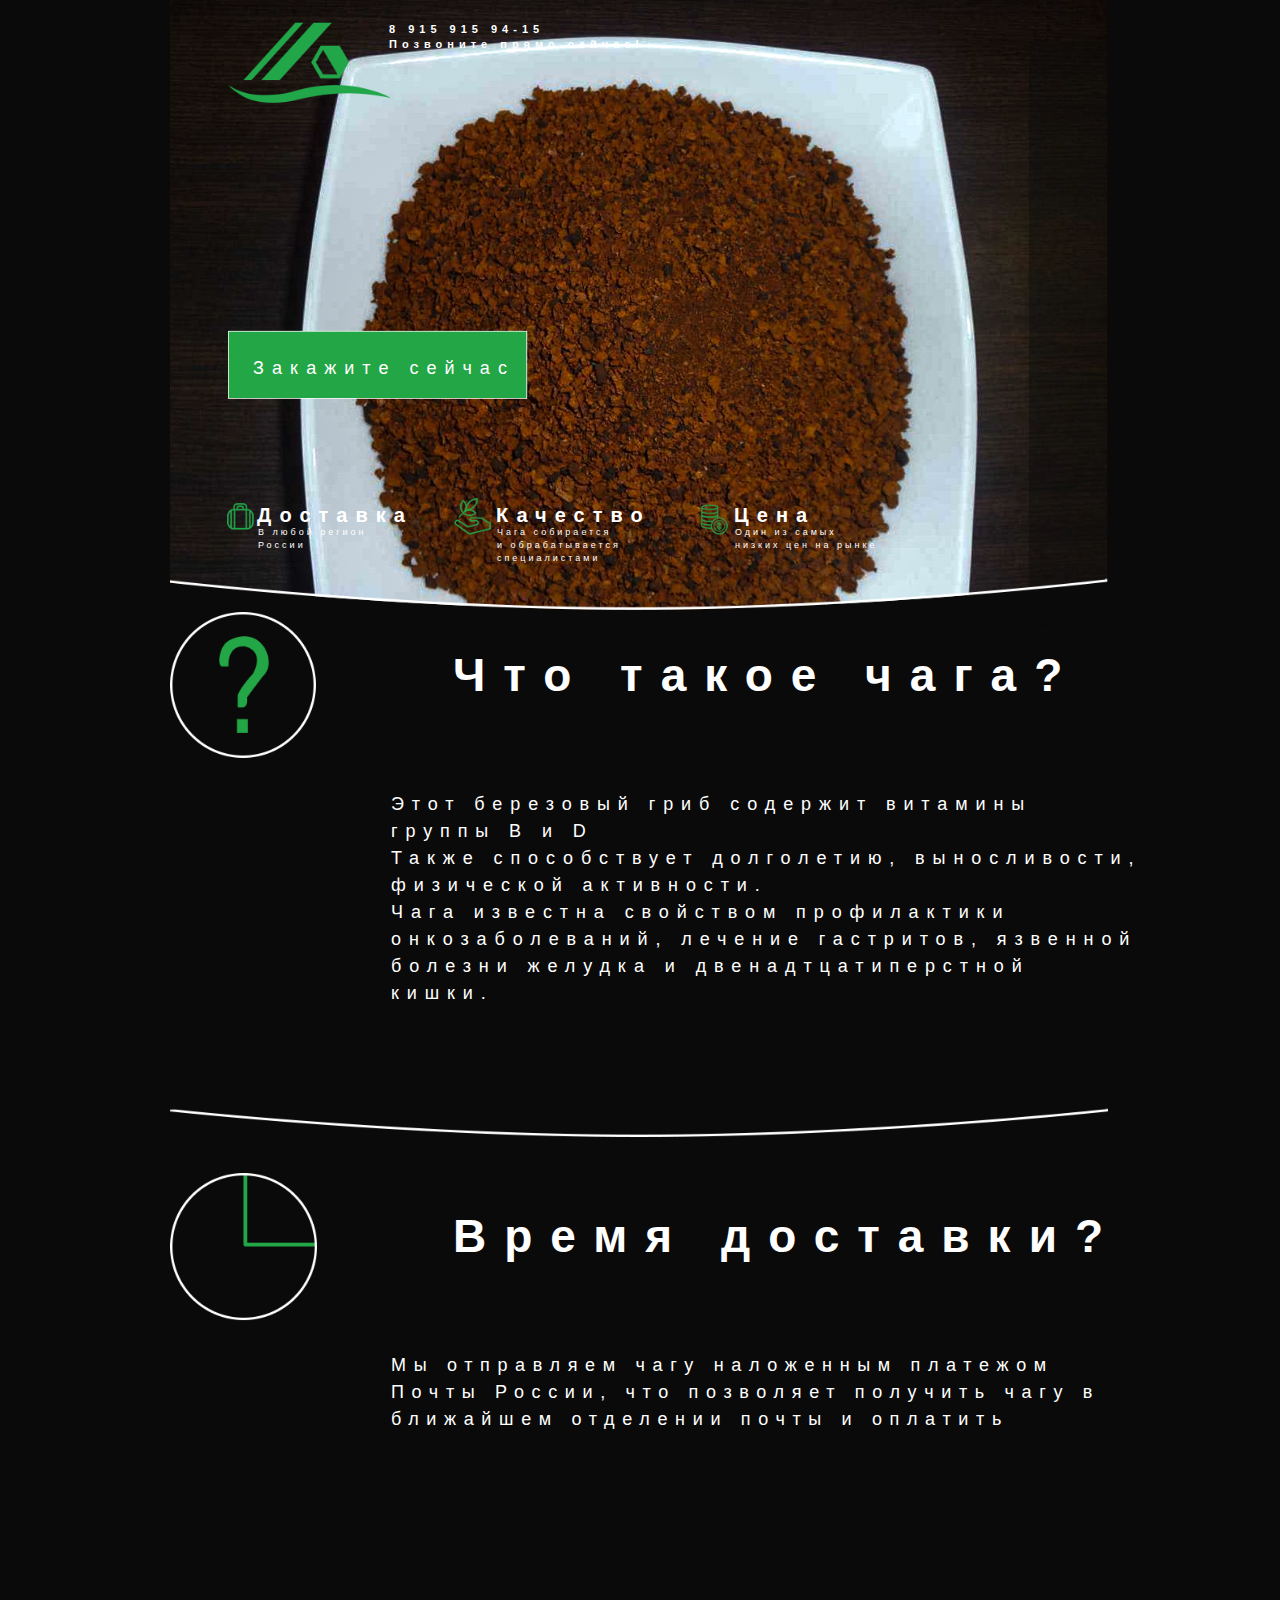
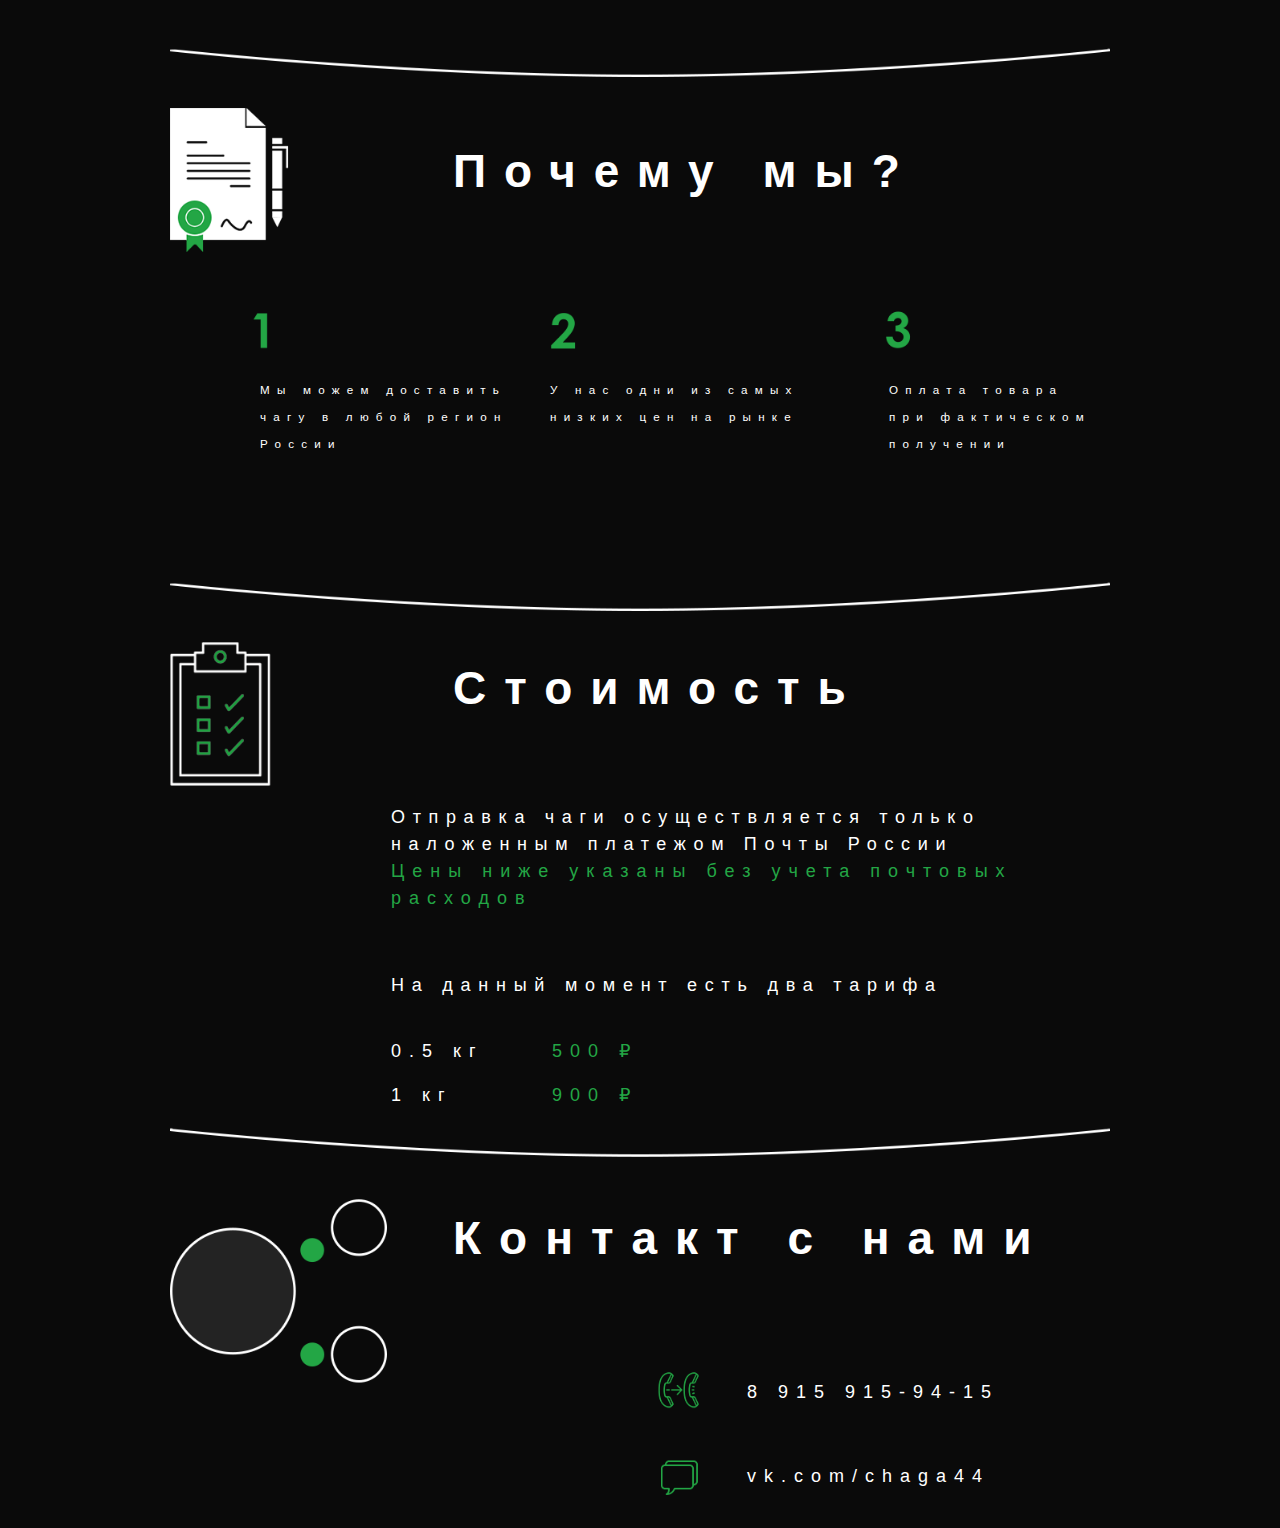
==== index.html @ 71bda2f8 "Add files via upload" ====
<!DOCTYPE html>
<!-- saved from url=(0039)https://uebelsts-blank-site.webflow.io/ -->
<html><head><meta http-equiv="Content-Type" content="text/html; charset=UTF-8"><title>Uebelst's Blank Site</title><link href="./Uebelst&#39;s Blank Site_files/uebelsts-blank-site.webflow.82fe74223.css" rel="stylesheet" type="text/css"></script><link rel="stylesheet" href="./Uebelst&#39;s Blank Site_files/css" media="all"><script type="text/javascript">WebFont.load({  google: {    families: ["Varela:400","Rock Salt:regular"]  }});</script><!--[if lt IE 9]><script src="https://cdnjs.cloudflare.com/ajax/libs/html5shiv/3.7.3/html5shiv.min.js" type="text/javascript"></script><![endif]--><script type="text/javascript">!function(o,c){var n=c.documentElement,t=" w-mod-";n.className+=t+"js",("ontouchstart"in o||o.DocumentTouch&&c instanceof DocumentTouch)&&(n.className+=t+"touch")}(window,document);</script><link href="https://uploads-ssl.webflow.com/img/favicon.ico" rel="shortcut icon" type="image/x-icon"><link href="https://uploads-ssl.webflow.com/img/webclip.png" rel="apple-touch-icon"></head><body class="body"><div><div class="container w-container"><h3 class="heading">8 915 915 94-15<br>Позвоните прямо сейчас! </h3><a href="https://uebelsts-blank-site.webflow.io/#" class="button button-2 w-button">Закажите сейчас</a><div class="w-row"><div class="column w-col w-col-4"><h4 class="heading-3">Доставка</h4><p class="paragraph">В любой регион<br>России</p></div><div class="column-2 w-col w-col-4"><h4 class="heading-3">Качество</h4><p class="paragraph">Чага собирается <br>и обрабатывается специалистами</p></div><div class="column-3 w-col w-col-4"><h4 class="heading-3">Цена</h4><p class="paragraph">Один из самых <br>низких цен на рынке</p></div></div></div></div><div><div class="container-2 w-container"><h1 class="heading-4">Что такое чага?</h1><p class="paragraph-2">Этот березовый гриб содержит витамины группы B и D<br>Также способствует долголетию, выносливости, физической активности. <br>Чага известна свойством профилактики онкозаболеваний, лечение гастритов, язвенной болезни желудка и двенадтцатиперстной кишки.</p></div></div><div><div class="container-3 w-container"><h1 class="heading-4-copy">Время доставки?</h1><p class="paragraph-2-copy">Мы отправляем чагу наложенным платежом Почты России, что позволяет получить чагу в ближайшем отделении почты и оплатить</p></div></div><div><div class="container-4 w-container"><h1 class="heading-4-copy">Почему мы?</h1><div class="columns w-row"><div class="w-col w-col-4"><p class="paragraph-3">Мы можем доставить чагу в любой регион России</p></div><div class="w-col w-col-4"><p class="paragraph-3">У нас одни из самых низких цен на рынке</p></div><div class="w-col w-col-4"><p class="paragraph-3-copy">Оплата товара при фактическом получении</p></div></div></div></div><div><div class="container-5 w-container"><h1 class="heading-4-copy-copy">Стоимость</h1><p class="paragraph-2-copy-copy">Отправка чаги осуществляется только наложенным платежом Почты России </p><p class="chena-green">Цены ниже указаны без учета почтовых расходов</p><p class="chena">На данный момент есть два тарифа</p><div class="columns-2 w-row"><div class="w-col w-col-6"><p class="paragraph-4">0.5 кг<br>1 кг</p></div><div class="column-4 w-col w-col-6"><p class="ccchena">500 ₽<br>900 ₽</p></div></div></div></div><div><div class="poch w-container"><h1 class="heading-4-copy-copy">Контакт с нами</h1><p class="kont">8 915 915-94-15<br>vk.com/chaga44</p></div></div><script src="./Uebelst&#39;s Blank Site_files/jquery-3.4.1.min.220afd743d.js" type="text/javascript" integrity="sha256-CSXorXvZcTkaix6Yvo6HppcZGetbYMGWSFlBw8HfCJo=" crossorigin="anonymous"></script><script src="./Uebelst&#39;s Blank Site_files/webflow.12be0b5a2.js" type="text/javascript"></script><!--[if lte IE 9]><script src="//cdnjs.cloudflare.com/ajax/libs/placeholders/3.0.2/placeholders.min.js"></script><![endif]-->
</auto-scroll></html>
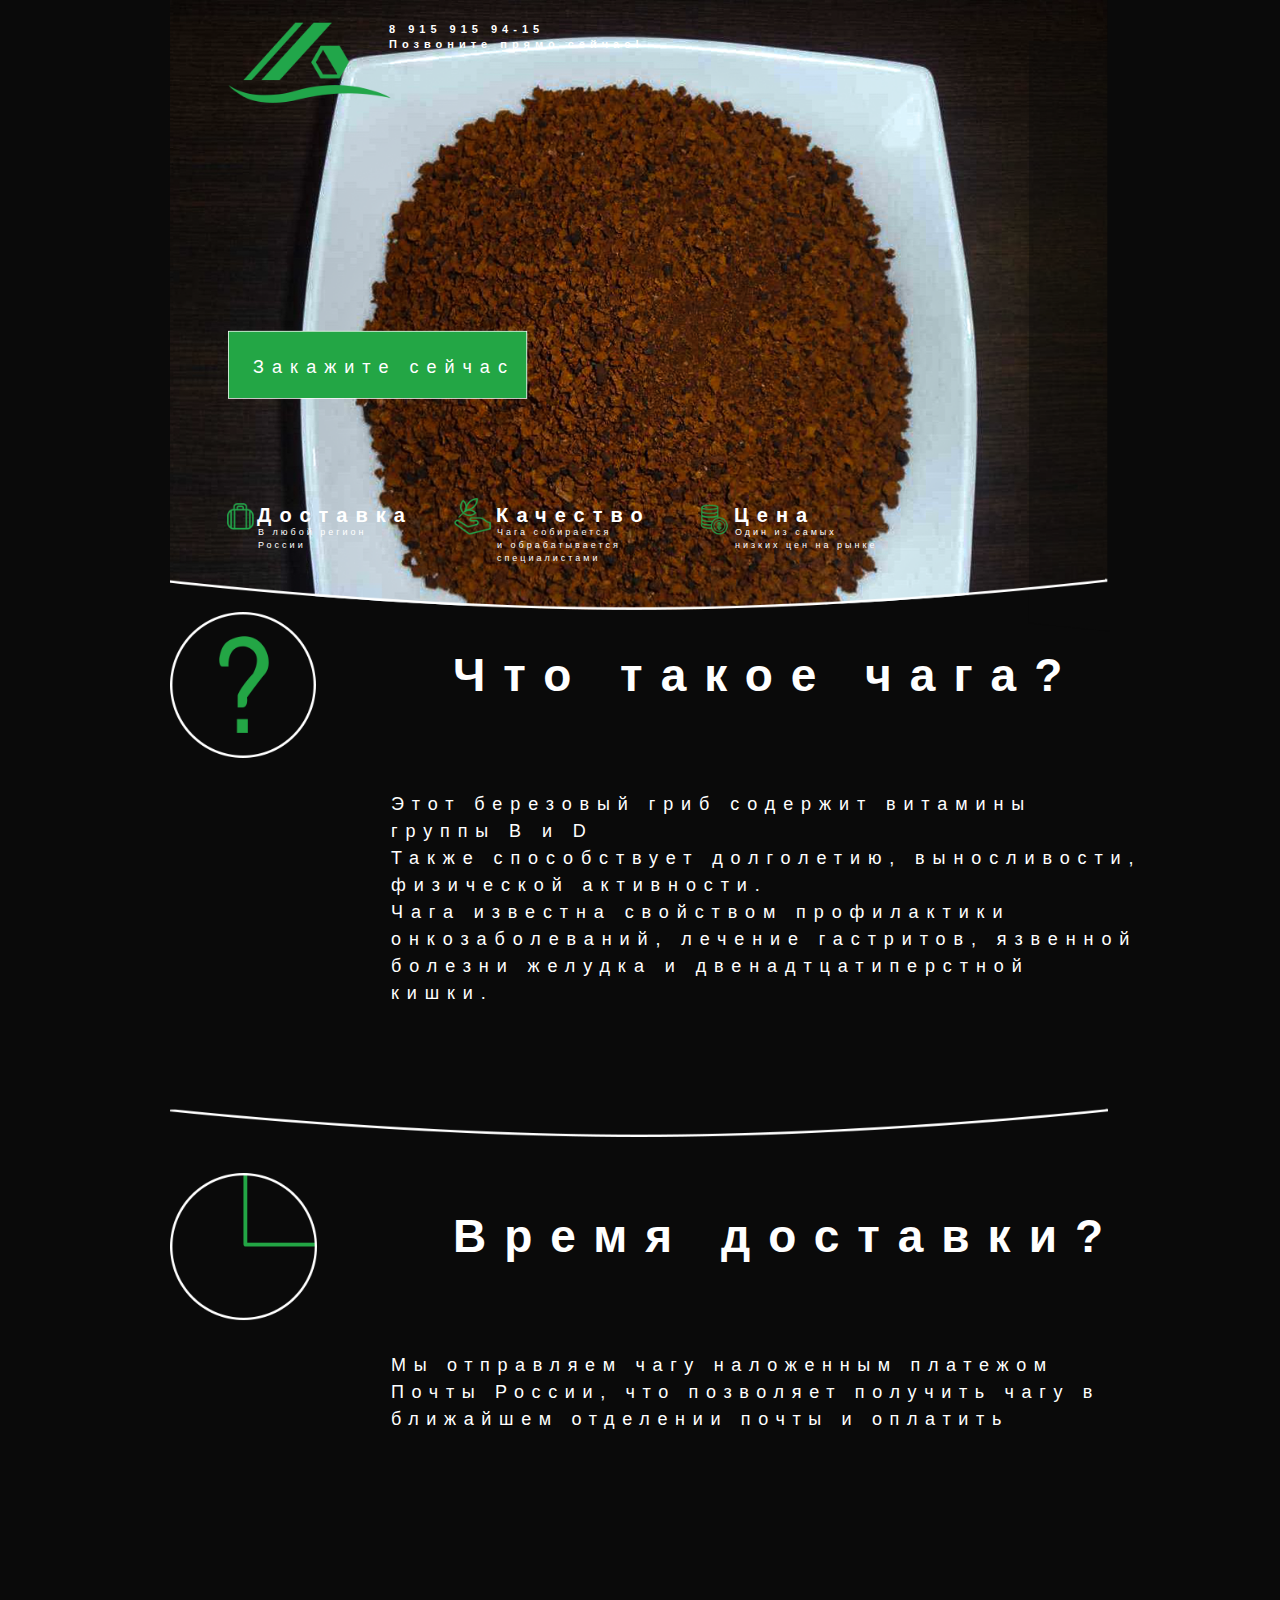
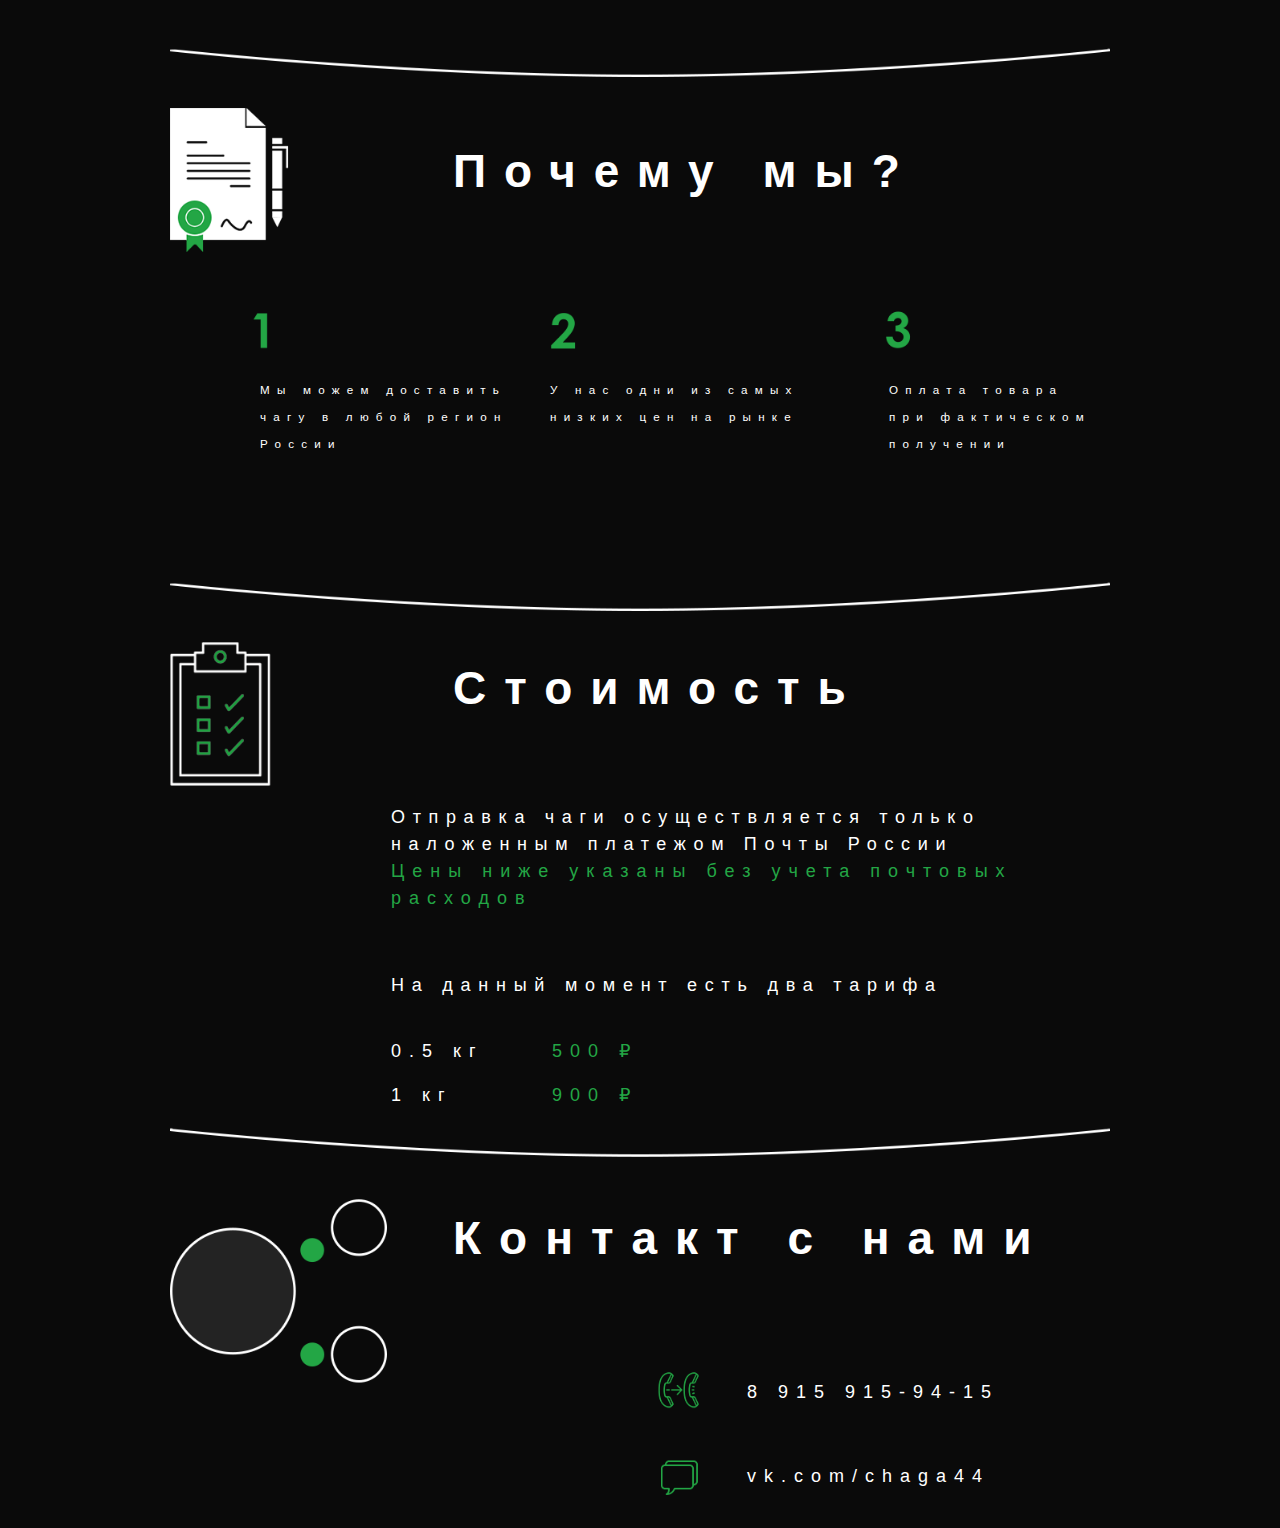
==== commit 523d0c45: "Add files via upload" ====
--- a/index.html
+++ b/index.html
@@ -1,4 +1,16 @@
 <!DOCTYPE html>
-<!-- saved from url=(0039)https://uebelsts-blank-site.webflow.io/ -->
-<html><head><meta http-equiv="Content-Type" content="text/html; charset=UTF-8"><title>Uebelst's Blank Site</title><link href="./Uebelst&#39;s Blank Site_files/uebelsts-blank-site.webflow.82fe74223.css" rel="stylesheet" type="text/css"></script><link rel="stylesheet" href="./Uebelst&#39;s Blank Site_files/css" media="all"><script type="text/javascript">WebFont.load({  google: {    families: ["Varela:400","Rock Salt:regular"]  }});</script><!--[if lt IE 9]><script src="https://cdnjs.cloudflare.com/ajax/libs/html5shiv/3.7.3/html5shiv.min.js" type="text/javascript"></script><![endif]--><script type="text/javascript">!function(o,c){var n=c.documentElement,t=" w-mod-";n.className+=t+"js",("ontouchstart"in o||o.DocumentTouch&&c instanceof DocumentTouch)&&(n.className+=t+"touch")}(window,document);</script><link href="https://uploads-ssl.webflow.com/img/favicon.ico" rel="shortcut icon" type="image/x-icon"><link href="https://uploads-ssl.webflow.com/img/webclip.png" rel="apple-touch-icon"></head><body class="body"><div><div class="container w-container"><h3 class="heading">8 915 915 94-15<br>Позвоните прямо сейчас! </h3><a href="https://uebelsts-blank-site.webflow.io/#" class="button button-2 w-button">Закажите сейчас</a><div class="w-row"><div class="column w-col w-col-4"><h4 class="heading-3">Доставка</h4><p class="paragraph">В любой регион<br>России</p></div><div class="column-2 w-col w-col-4"><h4 class="heading-3">Качество</h4><p class="paragraph">Чага собирается <br>и обрабатывается специалистами</p></div><div class="column-3 w-col w-col-4"><h4 class="heading-3">Цена</h4><p class="paragraph">Один из самых <br>низких цен на рынке</p></div></div></div></div><div><div class="container-2 w-container"><h1 class="heading-4">Что такое чага?</h1><p class="paragraph-2">Этот березовый гриб содержит витамины группы B и D<br>Также способствует долголетию, выносливости, физической активности. <br>Чага известна свойством профилактики онкозаболеваний, лечение гастритов, язвенной болезни желудка и двенадтцатиперстной кишки.</p></div></div><div><div class="container-3 w-container"><h1 class="heading-4-copy">Время доставки?</h1><p class="paragraph-2-copy">Мы отправляем чагу наложенным платежом Почты России, что позволяет получить чагу в ближайшем отделении почты и оплатить</p></div></div><div><div class="container-4 w-container"><h1 class="heading-4-copy">Почему мы?</h1><div class="columns w-row"><div class="w-col w-col-4"><p class="paragraph-3">Мы можем доставить чагу в любой регион России</p></div><div class="w-col w-col-4"><p class="paragraph-3">У нас одни из самых низких цен на рынке</p></div><div class="w-col w-col-4"><p class="paragraph-3-copy">Оплата товара при фактическом получении</p></div></div></div></div><div><div class="container-5 w-container"><h1 class="heading-4-copy-copy">Стоимость</h1><p class="paragraph-2-copy-copy">Отправка чаги осуществляется только наложенным платежом Почты России </p><p class="chena-green">Цены ниже указаны без учета почтовых расходов</p><p class="chena">На данный момент есть два тарифа</p><div class="columns-2 w-row"><div class="w-col w-col-6"><p class="paragraph-4">0.5 кг<br>1 кг</p></div><div class="column-4 w-col w-col-6"><p class="ccchena">500 ₽<br>900 ₽</p></div></div></div></div><div><div class="poch w-container"><h1 class="heading-4-copy-copy">Контакт с нами</h1><p class="kont">8 915 915-94-15<br>vk.com/chaga44</p></div></div><script src="./Uebelst&#39;s Blank Site_files/jquery-3.4.1.min.220afd743d.js" type="text/javascript" integrity="sha256-CSXorXvZcTkaix6Yvo6HppcZGetbYMGWSFlBw8HfCJo=" crossorigin="anonymous"></script><script src="./Uebelst&#39;s Blank Site_files/webflow.12be0b5a2.js" type="text/javascript"></script><!--[if lte IE 9]><script src="//cdnjs.cloudflare.com/ajax/libs/placeholders/3.0.2/placeholders.min.js"></script><![endif]-->
-</auto-scroll></html>+<html><head><meta http-equiv="Content-Type" content="text/html; charset=UTF-8"><title>Uebelst's Blank Site</title><link href="./Uebelst&#39;s Blank Site_files/uebelsts-blank-site.webflow.82fe74223.css" rel="stylesheet" type="text/css"><!--[if lt IE 9]><script src="https://cdnjs.cloudflare.com/ajax/libs/html5shiv/3.7.3/html5shiv.min.js" type="text/javascript"></script><![endif]--></head><body class="body"><div><div class="container w-container"><h3 class="heading">8 915 915 94-15<br>Позвоните прямо сейчас! </h3><a href='#kn' class="button button-2 w-button">Закажите сейчас</a><div class="w-row"><div class="column w-col w-col-4"><h4 class="heading-3">Доставка</h4><p class="paragraph">В любой регион<br>России</p></div><div class="column-2 w-col w-col-4"><h4 class="heading-3">Качество</h4><p class="paragraph">Чага собирается <br>и обрабатывается специалистами</p></div><div class="column-3 w-col w-col-4"><h4 class="heading-3">Цена</h4><p class="paragraph">Один из самых <br>низких цен на рынке</p></div></div></div></div><div><div class="container-2 w-container"><h1 class="heading-4">Что такое чага?</h1><p class="paragraph-2">Этот березовый гриб содержит витамины группы B и D<br>Также способствует долголетию, выносливости, физической активности. <br>Чага известна свойством профилактики онкозаболеваний, лечение гастритов, язвенной болезни желудка и двенадтцатиперстной кишки.</p></div></div><div><div class="container-3 w-container"><h1 class="heading-4-copy">Время доставки?</h1><p class="paragraph-2-copy">Мы отправляем чагу наложенным платежом Почты России, что позволяет получить чагу в ближайшем отделении почты и оплатить</p></div></div><div><div class="container-4 w-container"><h1 class="heading-4-copy">Почему мы?</h1><div class="columns w-row"><div class="w-col w-col-4"><p class="paragraph-3">Мы можем доставить чагу в любой регион России</p></div><div class="w-col w-col-4"><p class="paragraph-3">У нас одни из самых низких цен на рынке</p></div><div class="w-col w-col-4"><p class="paragraph-3-copy">Оплата товара при фактическом получении</p></div></div></div></div><div><div class="container-5 w-container"><h1 class="heading-4-copy-copy">Стоимость</h1><p class="paragraph-2-copy-copy">Отправка чаги осуществляется только наложенным платежом Почты России </p><p class="chena-green">Цены ниже указаны без учета почтовых расходов</p><p class="chena">На данный момент есть два тарифа</p><div class="columns-2 w-row"><div class="w-col w-col-6"><p class="paragraph-4">0.5 кг<br>1 кг</p></div><div class="column-4 w-col w-col-6"><p class="ccchena">500 ₽<br>900 ₽</p></div></div></div></div><div><div class="poch w-container"><h1 id="kn" class="heading-4-copy-copy">Контакт с нами</h1><p class="kont">8 915 915-94-15<br>vk.com/chaga44</p></div></div></html>
+	<script>
+		$(document).ready(function () {
+    $("a").click(function () {
+        var elementClick = $(this).attr("href");
+        var destination = $(elementClick).offset().top;
+        if ($.browser.safari) {
+            $('body').animate({ scrollTop: destination }, 1100); //1100 - скорость
+        } else {
+            $('html').animate({ scrollTop: destination }, 1100);
+        }
+        return false; 
+    });
+});
+	</script>